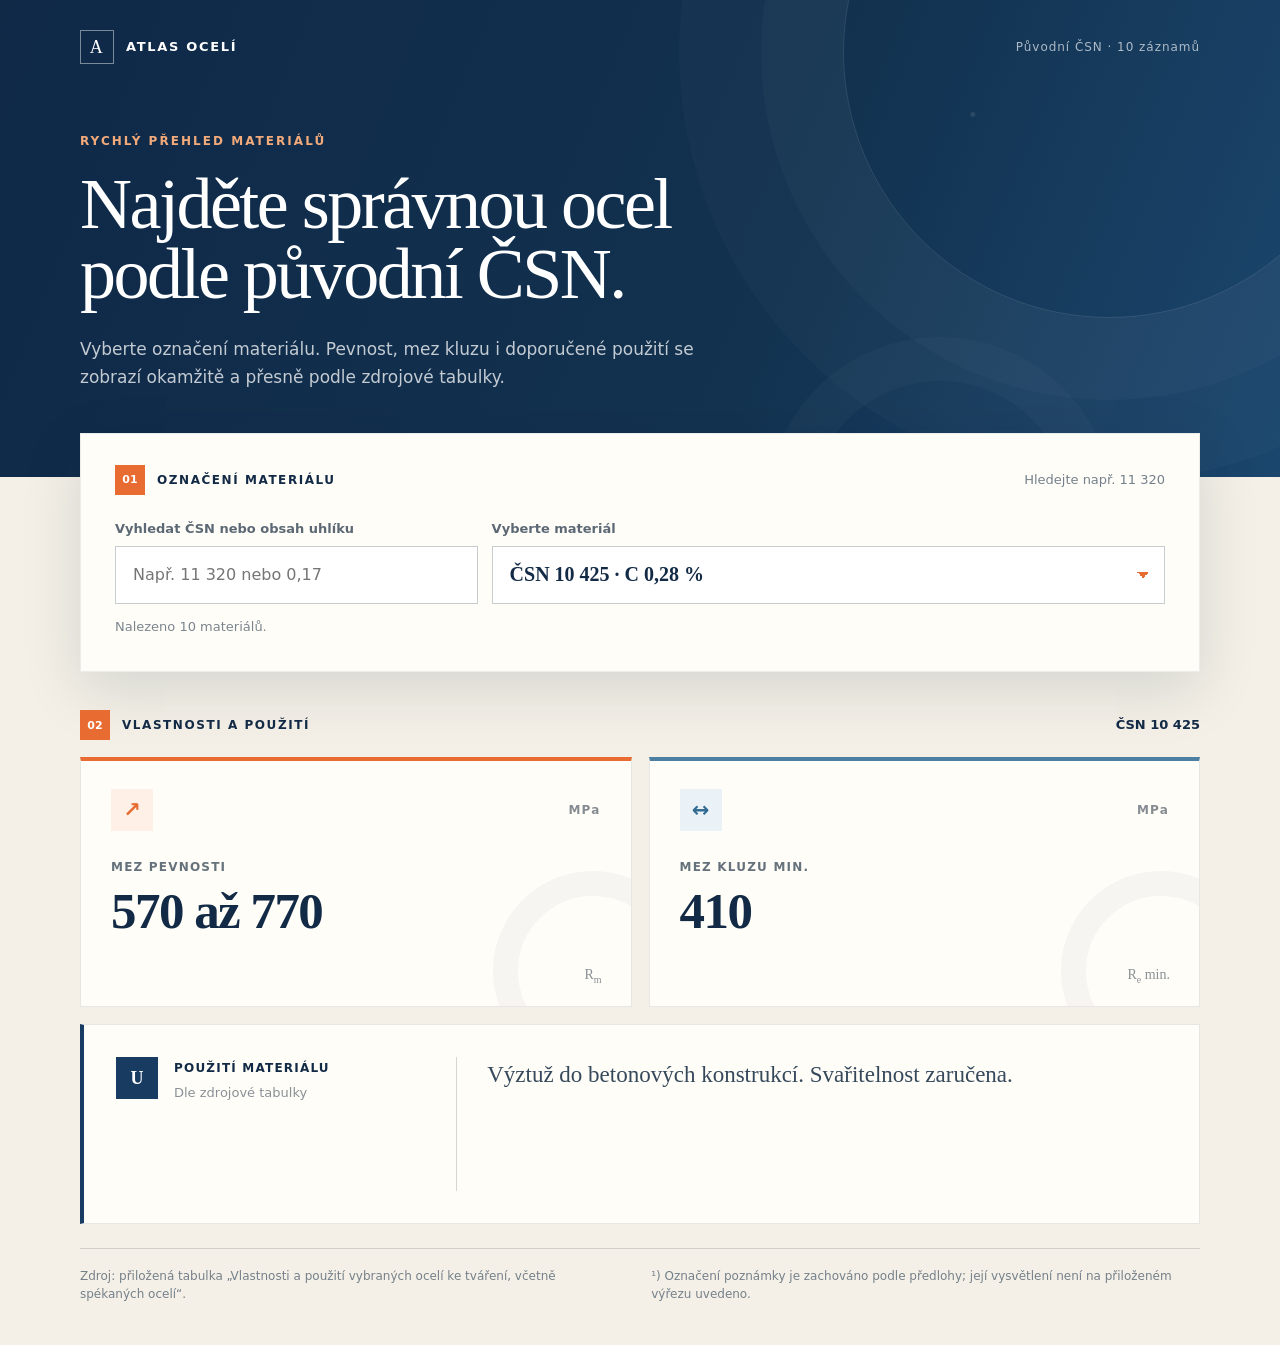
==== Atlas ocelí/index.html @ 1c8e5cec "Přidat aplikaci Atlas ocelí a QR kód" ====
<!doctype html>
<html lang="cs">
<head>
  <meta charset="utf-8">
  <meta name="viewport" content="width=device-width, initial-scale=1">
  <meta name="theme-color" content="#0f2947">
  <title>Atlas ocelí | Vyhledávač materiálů ČSN</title>
  <meta name="description" content="Přehled mezí pevnosti, mezí kluzu a použití vybraných ocelí podle původní ČSN.">
  <style>
    :root{--ink:#122a45;--navy:#0f2947;--navy2:#173b61;--cream:#f4f0e7;--paper:#fffdf8;--orange:#e86b32;--orange-soft:#fff0e7;--blue-soft:#eaf2f7;--line:#d7d6d0}
    *{box-sizing:border-box}html{scroll-behavior:smooth}body{margin:0;background:var(--cream);color:var(--ink);font:16px/1.55 Inter,ui-sans-serif,system-ui,-apple-system,BlinkMacSystemFont,"Segoe UI",sans-serif}button,input,select{font:inherit;color:inherit}.sr-only{position:absolute;width:1px;height:1px;padding:0;margin:-1px;overflow:hidden;clip:rect(0,0,0,0);white-space:nowrap;border:0}
    .hero{position:relative;min-height:430px;overflow:hidden;color:#fff;background:radial-gradient(circle at 76% 24%,rgba(255,255,255,.09) 0 2px,transparent 3px),linear-gradient(112deg,var(--navy) 0%,#123250 61%,#1b466d 100%)}
    .hero:before,.hero:after{content:"";position:absolute;border:1px solid rgba(255,255,255,.12);border-radius:50%;pointer-events:none}.hero:before{width:530px;height:530px;right:-95px;top:-214px;box-shadow:0 0 0 82px rgba(255,255,255,.025),0 0 0 164px rgba(255,255,255,.02)}.hero:after{width:260px;height:260px;right:13%;bottom:-208px;border-width:44px;border-color:rgba(255,255,255,.025)}
    .topbar,.hero-copy,.workspace{width:min(1120px,calc(100% - 48px));margin-inline:auto}.topbar{position:relative;z-index:1;display:flex;align-items:center;justify-content:space-between;padding-top:30px}.brand{display:inline-flex;align-items:center;gap:12px;color:#fff;text-decoration:none;font-size:13px;font-weight:800;letter-spacing:.13em}.brand-mark{display:grid;place-items:center;width:34px;height:34px;border:1px solid rgba(255,255,255,.45);font:18px Georgia,serif}.edition{font-size:12px;letter-spacing:.08em;color:rgba(255,255,255,.65)}
    .hero-copy{position:relative;z-index:1;padding:68px 0 86px}.eyebrow{margin:0 0 18px;color:#f2aa7a;font-size:12px;font-weight:800;letter-spacing:.17em;text-transform:uppercase}h1{max-width:790px;margin:0;font:500 clamp(43px,6.2vw,72px)/.98 Georgia,"Times New Roman",serif;letter-spacing:-.035em}.intro{max-width:630px;margin:25px 0 0;color:rgba(255,255,255,.75);font-size:17px;line-height:1.65}
    .workspace{position:relative;z-index:3;margin-top:-44px;padding-bottom:42px}.selector-card{padding:31px 34px 34px;background:var(--paper);border:1px solid rgba(18,42,69,.08);box-shadow:0 18px 56px rgba(9,32,55,.13)}.section-head{display:flex;align-items:center;justify-content:space-between;gap:24px}.section-head>div{display:flex;align-items:center;gap:12px}.section-head p{margin:0;font-size:12px;line-height:1;font-weight:850;letter-spacing:.13em}.step{display:grid;place-items:center;width:30px;height:30px;background:var(--orange);color:white;font-size:11px;font-weight:850}.hint,.result-code{color:#74808b;font-size:13px}
    .search-row{display:grid;grid-template-columns:minmax(220px,.7fr) minmax(300px,1.3fr);gap:14px;margin-top:24px}.field{display:flex;flex-direction:column;gap:7px}.field label{font-size:13px;font-weight:750;color:#5c6975}.field input,.field select{width:100%;height:58px;padding:0 17px;background:#fff;border:1px solid #c7ccd0;border-radius:0;outline:0}.field input:focus,.field select:focus{border-color:var(--orange);box-shadow:0 0 0 3px rgba(232,107,50,.13)}.field select{appearance:none;background-image:linear-gradient(45deg,transparent 50%,var(--orange) 50%),linear-gradient(135deg,var(--orange) 50%,transparent 50%);background-position:calc(100% - 21px) 25px,calc(100% - 15px) 25px;background-size:6px 6px,6px 6px;background-repeat:no-repeat;font-family:Georgia,serif;font-size:20px;font-weight:700}.count{margin:13px 0 0;color:#7b858e;font-size:13px}
    .result-head{margin:38px 0 17px}.result-code{font-weight:700;color:var(--ink)}.property-grid{display:grid;grid-template-columns:repeat(2,minmax(0,1fr));gap:17px}.property,.usage{min-width:0;background:var(--paper);border:1px solid rgba(18,42,69,.1)}.property{position:relative;min-height:250px;padding:28px 30px;overflow:hidden}.property:after{content:"";position:absolute;width:150px;height:150px;right:-62px;bottom:-65px;border:25px solid rgba(18,42,69,.035);border-radius:50%}.strength{border-top:4px solid var(--orange)}.yield{border-top:4px solid #4c7fa2}.property-top{display:flex;justify-content:space-between;align-items:center}.icon{display:grid;place-items:center;width:42px;height:42px;font-size:21px;font-weight:800}.strength .icon{color:var(--orange);background:var(--orange-soft)}.yield .icon{color:#326b91;background:var(--blue-soft)}.unit{color:#858c91;font-size:12px;font-weight:750;letter-spacing:.1em}.label{margin:27px 0 8px;color:#65717b;font-size:12px;font-weight:800;letter-spacing:.1em;text-transform:uppercase}.value{margin:0;font:600 clamp(33px,5vw,51px)/1.05 Georgia,serif;letter-spacing:-.03em}.value.missing{max-width:330px;font-size:clamp(24px,3vw,36px)}.symbol{position:absolute;right:29px;bottom:21px;margin:0;color:#8a9196;font:14px Georgia,serif}.symbol sub{font-size:10px}
    .usage{grid-column:1/-1;display:grid;grid-template-columns:minmax(220px,.72fr) minmax(0,1.65fr);gap:30px;min-height:200px;padding:32px;border-left:4px solid var(--navy2)}.usage-head{display:flex;align-items:flex-start;gap:16px}.usage-icon{display:grid;place-items:center;width:42px;height:42px;flex:0 0 42px;color:#fff;background:var(--navy2);font:700 18px Georgia,serif}.usage-head .label{margin:2px 0 5px;color:var(--ink)}.usage-subtitle{margin:0;color:#8a9196;font-size:13px}.usage-text{margin:0;padding-left:30px;border-left:1px solid var(--line);color:#35495b;font:clamp(18px,2.1vw,23px)/1.56 Georgia,serif}
    footer{display:flex;justify-content:space-between;gap:30px;margin-top:24px;padding-top:18px;border-top:1px solid #d1d0ca;color:#75808a;font-size:12px;line-height:1.5}footer p{max-width:49%;margin:0}
    @media(max-width:700px){.topbar,.hero-copy,.workspace{width:min(100% - 28px,1120px)}.hero{min-height:415px}.edition{display:none}.hero-copy{padding:65px 0 82px}h1{font-size:clamp(40px,12vw,58px)}.selector-card{padding:23px 20px 25px}.hint{display:none}.search-row{grid-template-columns:1fr}.property-grid{grid-template-columns:1fr}.property{min-height:225px}.usage{grid-column:auto;grid-template-columns:1fr;gap:22px;padding:26px 24px}.usage-text{padding:22px 0 0;border-left:0;border-top:1px solid var(--line)}footer{flex-direction:column;gap:10px}footer p{max-width:none}}
    @media(prefers-reduced-motion:reduce){*{scroll-behavior:auto!important;transition:none!important}}
  </style>
</head>
<body>
  <main>
    <section class="hero" aria-labelledby="title">
      <div class="topbar"><a class="brand" href="#title"><span class="brand-mark" aria-hidden="true">A</span><span>ATLAS OCELÍ</span></a><span class="edition">Původní ČSN · 10 záznamů</span></div>
      <div class="hero-copy"><p class="eyebrow">Rychlý přehled materiálů</p><h1 id="title">Najděte správnou ocel<br>podle původní ČSN.</h1><p class="intro">Vyberte označení materiálu. Pevnost, mez kluzu i doporučené použití se zobrazí okamžitě a přesně podle zdrojové tabulky.</p></div>
    </section>
    <section class="workspace" aria-label="Vyhledávač materiálů">
      <div class="selector-card">
        <div class="section-head"><div><span class="step">01</span><p>OZNAČENÍ MATERIÁLU</p></div><span class="hint">Hledejte např. 11 320</span></div>
        <div class="search-row">
          <div class="field"><label for="search">Vyhledat ČSN nebo obsah uhlíku</label><input id="search" type="search" placeholder="Např. 11 320 nebo 0,17" autocomplete="off"></div>
          <div class="field"><label for="material">Vyberte materiál</label><select id="material" aria-describedby="count"></select></div>
        </div>
        <p class="count" id="count" aria-live="polite"></p>
      </div>
      <div class="section-head result-head"><div><span class="step">02</span><p>VLASTNOSTI A POUŽITÍ</p></div><span class="result-code" id="resultCode"></span></div>
      <div class="property-grid" aria-live="polite">
        <article class="property strength"><div class="property-top"><span class="icon" aria-hidden="true">↗</span><span class="unit">MPa</span></div><p class="label">Mez pevnosti</p><p class="value" id="rm"></p><p class="symbol">R<sub>m</sub></p></article>
        <article class="property yield"><div class="property-top"><span class="icon" aria-hidden="true">↔</span><span class="unit">MPa</span></div><p class="label">Mez kluzu min.</p><p class="value" id="re"></p><p class="symbol">R<sub>e</sub> min.</p></article>
        <article class="usage"><div class="usage-head"><span class="usage-icon" aria-hidden="true">U</span><div><p class="label">Použití materiálu</p><p class="usage-subtitle">Dle zdrojové tabulky</p></div></div><p class="usage-text" id="usage"></p></article>
      </div>
      <footer><p>Zdroj: přiložená tabulka „Vlastnosti a použití vybraných ocelí ke tváření, včetně spékaných ocelí“.</p><p>¹) Označení poznámky je zachováno podle předlohy; její vysvětlení není na přiloženém výřezu uvedeno.</p></footer>
    </section>
  </main>
  <script>
    'use strict';
    const materials=[
      {csn:'10 000',carbon:null,rm:'max. 490',re:null,use:'Součásti nedimenzované výpočtem, bez nosných svarů. Svařitelnost dobrá. Tenkostěnné ohýbané profily.'},
      {csn:'10 425',carbon:'0,28',rm:'570 až 770',re:'410',use:'Výztuž do betonových konstrukcí. Svařitelnost zaručena.'},
      {csn:'10 505',carbon:'max. 0,22',rm:'550',re:'500',use:'Výztuž do betonových konstrukcí.'},
      {csn:'11 110',carbon:'0,07 až 0,16',rm:'373 až 785 ¹)',re:'216 až 412 ¹)',use:'Velmi dobrá obrobitelnost (automatová ocel), nevhodná pro svařování. Součásti vyráběné na automatech.'},
      {csn:'11 120',carbon:'0,15 až 0,25',rm:'451 až 598',re:'245 až 265',use:'Šrouby a matice. Velmi dobrá obrobitelnost.'},
      {csn:'11 140',carbon:'0,35 až 0,45',rm:'570 až 980 ¹)',re:'295 až 590 ¹)',use:'Velmi dobrá obrobitelnost (automatová ocel). Součásti namáhané staticky (spojky, pouzdra, čepy, kolíky apod.).'},
      {csn:'11 300',carbon:'0,09',rm:'265 až 392 ¹)',re:'157 až 177 ¹)',use:'Hlubokotažné plechy na části karoserií, pásy a pruhy na lisování součástí jízdních kol, nádrží na benzín, radiátory. Nevhodná k pokovování a smaltování. ŽM: 640 až 680 °C.'},
      {csn:'11 320',carbon:'0,11',rm:'270 až 490 ¹)',re:'180 až 310 ¹)',use:'K mírnému nebo hlubokému tažení, k objemovému tváření. Svařitelnost zaručená. Trubky svařované z pásů pro olejové chladiče transformátorů, potrubí, nábytek, jízdní kola, motocykly, vtokové potrubí vodních turbín, závitové trubky pro plynovody, vodovody, ústřední topení aj.'},
      {csn:'11 343',carbon:'0,17',rm:'310 až 440',re:'155 až 205',use:'Svařované staticky a mírně dynamicky namáhané součásti. Svařitelnost dobrá. Tvářitelná za tepla. Obrobitelnost 16b až 15b. NŽ: 900 až 930 °C, TT: 1 150 až 850 °C.'},
      {csn:'11 353',carbon:'0,18',rm:'343 až 441',re:'216 až 245 ¹)',use:'Na bezešvé trubky. Svařitelnost zaručená do tloušťky stěny 25 mm. Na nosné trubkové konstrukce, pro vedení oleje, nafty, vody, páry, vzduchu, plynu a na spojovací součásti potrubí. NŽ: 900 až 930 °C.'}
    ];
    const search=document.getElementById('search');
    const select=document.getElementById('material');
    const count=document.getElementById('count');
    const normalized=value=>value.toLocaleLowerCase('cs-CZ').replaceAll(' ','');
    function matches(material,query){return normalized(material.csn+' '+(material.carbon||'')).includes(normalized(query));}
    function render(material){document.getElementById('resultCode').textContent='ČSN '+material.csn;document.getElementById('rm').textContent=material.rm;const re=document.getElementById('re');re.textContent=material.re||'V tabulce neuvedeno';re.classList.toggle('missing',!material.re);document.getElementById('usage').textContent=material.use;}
    function fill(){const previous=select.value;const filtered=materials.filter(material=>matches(material,search.value));select.replaceChildren(...filtered.map(material=>{const option=document.createElement('option');option.value=material.csn;option.textContent='ČSN '+material.csn+' · '+(material.carbon?'C '+material.carbon+' %':'obsah C neuveden');return option;}));if(filtered.some(material=>material.csn===previous))select.value=previous;const chosen=materials.find(material=>material.csn===select.value)||filtered[0];count.textContent=filtered.length===1?'Nalezen 1 materiál.':'Nalezeno '+filtered.length+' materiálů.';if(chosen)render(chosen);else{count.textContent='Žádný materiál neodpovídá hledání.';}
    }
    search.addEventListener('input',fill);select.addEventListener('change',()=>render(materials.find(material=>material.csn===select.value)));fill();select.value='10 425';render(materials[1]);
  </script>
</body>
</html>
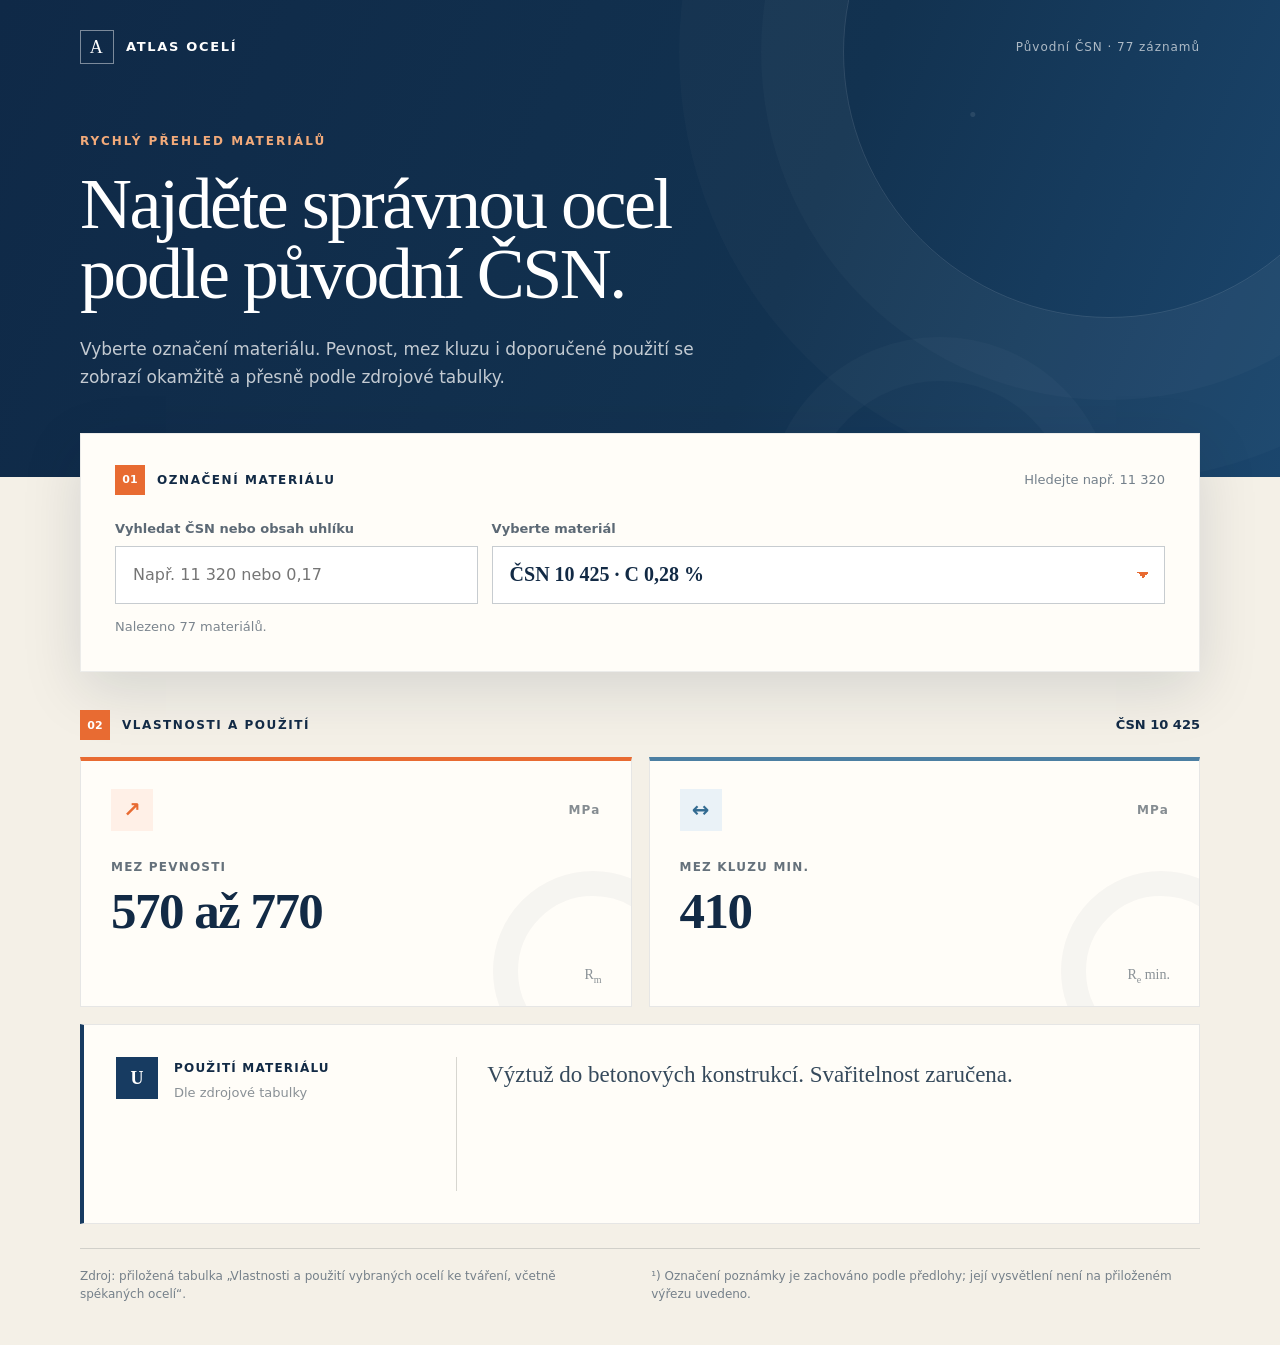
==== commit 8cd1ad3e: "Synchronizovat Atlas ocelí s nejnovější verzí se 77 materiály" ====
--- a/Atlas ocelí/index.html
+++ b/Atlas ocelí/index.html
@@ -25,7 +25,7 @@
 <body>
   <main>
     <section class="hero" aria-labelledby="title">
-      <div class="topbar"><a class="brand" href="#title"><span class="brand-mark" aria-hidden="true">A</span><span>ATLAS OCELÍ</span></a><span class="edition">Původní ČSN · 10 záznamů</span></div>
+      <div class="topbar"><a class="brand" href="#title"><span class="brand-mark" aria-hidden="true">A</span><span>ATLAS OCELÍ</span></a><span class="edition">Původní ČSN · 77 záznamů</span></div>
       <div class="hero-copy"><p class="eyebrow">Rychlý přehled materiálů</p><h1 id="title">Najděte správnou ocel<br>podle původní ČSN.</h1><p class="intro">Vyberte označení materiálu. Pevnost, mez kluzu i doporučené použití se zobrazí okamžitě a přesně podle zdrojové tabulky.</p></div>
     </section>
     <section class="workspace" aria-label="Vyhledávač materiálů">
@@ -49,17 +49,546 @@
   <script>
     'use strict';
     const materials=[
-      {csn:'10 000',carbon:null,rm:'max. 490',re:null,use:'Součásti nedimenzované výpočtem, bez nosných svarů. Svařitelnost dobrá. Tenkostěnné ohýbané profily.'},
-      {csn:'10 425',carbon:'0,28',rm:'570 až 770',re:'410',use:'Výztuž do betonových konstrukcí. Svařitelnost zaručena.'},
-      {csn:'10 505',carbon:'max. 0,22',rm:'550',re:'500',use:'Výztuž do betonových konstrukcí.'},
-      {csn:'11 110',carbon:'0,07 až 0,16',rm:'373 až 785 ¹)',re:'216 až 412 ¹)',use:'Velmi dobrá obrobitelnost (automatová ocel), nevhodná pro svařování. Součásti vyráběné na automatech.'},
-      {csn:'11 120',carbon:'0,15 až 0,25',rm:'451 až 598',re:'245 až 265',use:'Šrouby a matice. Velmi dobrá obrobitelnost.'},
-      {csn:'11 140',carbon:'0,35 až 0,45',rm:'570 až 980 ¹)',re:'295 až 590 ¹)',use:'Velmi dobrá obrobitelnost (automatová ocel). Součásti namáhané staticky (spojky, pouzdra, čepy, kolíky apod.).'},
-      {csn:'11 300',carbon:'0,09',rm:'265 až 392 ¹)',re:'157 až 177 ¹)',use:'Hlubokotažné plechy na části karoserií, pásy a pruhy na lisování součástí jízdních kol, nádrží na benzín, radiátory. Nevhodná k pokovování a smaltování. ŽM: 640 až 680 °C.'},
-      {csn:'11 320',carbon:'0,11',rm:'270 až 490 ¹)',re:'180 až 310 ¹)',use:'K mírnému nebo hlubokému tažení, k objemovému tváření. Svařitelnost zaručená. Trubky svařované z pásů pro olejové chladiče transformátorů, potrubí, nábytek, jízdní kola, motocykly, vtokové potrubí vodních turbín, závitové trubky pro plynovody, vodovody, ústřední topení aj.'},
-      {csn:'11 343',carbon:'0,17',rm:'310 až 440',re:'155 až 205',use:'Svařované staticky a mírně dynamicky namáhané součásti. Svařitelnost dobrá. Tvářitelná za tepla. Obrobitelnost 16b až 15b. NŽ: 900 až 930 °C, TT: 1 150 až 850 °C.'},
-      {csn:'11 353',carbon:'0,18',rm:'343 až 441',re:'216 až 245 ¹)',use:'Na bezešvé trubky. Svařitelnost zaručená do tloušťky stěny 25 mm. Na nosné trubkové konstrukce, pro vedení oleje, nafty, vody, páry, vzduchu, plynu a na spojovací součásti potrubí. NŽ: 900 až 930 °C.'}
-    ];
+  {
+    csn: '10 000',
+    carbon: null,
+    rm: 'max. 490',
+    re: null,
+    use: 'Součásti nedimenzované výpočtem, bez nosných svarů. Svařitelnost dobrá. Tenkostěnné ohýbané profily.',
+  },
+  {
+    csn: '10 425',
+    carbon: '0,28',
+    rm: '570 až 770',
+    re: '410',
+    use: 'Výztuž do betonových konstrukcí. Svařitelnost zaručena.',
+  },
+  {
+    csn: '10 505',
+    carbon: 'max. 0,22',
+    rm: '550',
+    re: '500',
+    use: 'Výztuž do betonových konstrukcí.',
+  },
+  {
+    csn: '11 110',
+    carbon: '0,07 až 0,16',
+    rm: '373 až 785 ¹)',
+    re: '216 až 412 ¹)',
+    use: 'Velmi dobrá obrobitelnost (automatová ocel), nevhodná pro svařování. Součásti vyráběné na automatech.',
+  },
+  {
+    csn: '11 120',
+    carbon: '0,15 až 0,25',
+    rm: '451 až 598',
+    re: '245 až 265',
+    use: 'Šrouby a matice. Velmi dobrá obrobitelnost.',
+  },
+  {
+    csn: '11 140',
+    carbon: '0,35 až 0,45',
+    rm: '570 až 980 ¹)',
+    re: '295 až 590 ¹)',
+    use: 'Velmi dobrá obrobitelnost (automatová ocel). Součásti namáhané staticky (spojky, pouzdra, čepy, kolíky apod.).',
+  },
+  {
+    csn: '11 300',
+    carbon: '0,09',
+    rm: '265 až 392 ¹)',
+    re: '157 až 177 ¹)',
+    use: 'Hlubokotažné plechy na části karoserií, pásy a pruhy na lisování součástí jízdních kol, nádrží na benzín, radiátory. Nevhodná k pokovování a smaltování. ŽM: 640 až 680 °C.',
+  },
+  {
+    csn: '11 320',
+    carbon: '0,11',
+    rm: '270 až 490 ¹)',
+    re: '180 až 310 ¹)',
+    use: 'K mírnému nebo hlubokému tažení, k objemovému tváření. Svařitelnost zaručená. Trubky svařované z pásů pro olejové chladiče transformátorů, potrubí, nábytek, jízdní kola, motocykly, vtokové potrubí vodních turbín, závitové trubky pro plynovody, vodovody, ústřední topení aj.',
+  },
+  {
+    csn: '11 343',
+    carbon: '0,17',
+    rm: '310 až 440',
+    re: '155 až 205',
+    use: 'Svařované staticky a mírně dynamicky namáhané součásti. Svařitelnost dobrá. Tvářitelná za tepla. Obrobitelnost 16b až 15b. NŽ: 900 až 930 °C, TT: 1 150 až 850 °C.',
+  },
+  {
+    csn: '11 353',
+    carbon: '0,18',
+    rm: '343 až 441',
+    re: '216 až 245 ¹)',
+    use: 'Na bezešvé trubky. Svařitelnost zaručená do tloušťky stěny 25 mm. Na nosné trubkové konstrukce, pro vedení oleje, nafty, vody, páry, vzduchu, plynu a na spojovací součásti potrubí. NŽ: 900 až 930 °C.',
+  },
+  {
+    csn: '11 368',
+    carbon: 'max. 0,15',
+    rm: '350 až 440',
+    re: '196 až 225',
+    use: 'Pro vyšší teploty, žáropevná. Zvýšená odolnost proti stárnutí. Svařitelnost zaručená do tloušťky 50 mm. Na součásti kotlů a tlakových nádob. NŽ: 910 až 930 °C; ŽP: 600 až 650 °C (v peci); P: 600 až 680 °C (vzduch).',
+  },
+  {
+    csn: '11 373',
+    carbon: '0,22',
+    rm: '340 až 470',
+    re: '205 až 235',
+    use: 'Menší součásti namáhané staticky i mírně dynamicky. Vtoky vodních turbín, stavidla, méně namáhaná svařovaná potrubí, vysokotlaká dna. Odolnost proti korozi běžná. Tvářitelnost výborná. Vhodná ke svařování. Obrobitelnost dobrá. NŽ: 900 až 930 °C; ŽP: 600 až 650 °C; TT: 1 100 až 850 °C.',
+  },
+  {
+    csn: '11 378',
+    carbon: '0,16',
+    rm: '340 až 470',
+    re: '175 až 235',
+    use: 'Svařované mostní a jeřábové konstrukce, strojní součásti. Součásti tepelných energetických zařízení a tlakové nádoby s malým přetlakem do 300 °C. Tvářitelnost výborná, vhodná ke svařování. Obrobitelnost dobrá. NŽ: 900 až 930 °C; ŽP: 600 až 650 °C; P: 600 až 680 °C; TT: 1 150 až 800 °C.',
+  },
+  {
+    csn: '11 423',
+    carbon: '0,24',
+    rm: '412 až 651 ¹)',
+    re: '177 až 441 ¹)',
+    use: 'Na mírně namáhané hřídele, čepy, ozubená kola, zápustkové výkovky a výlisky, na součásti železničních vozidel. Svařitelnost zaručená. NŽ: 890 až 920 °C; ŽP: 600 až 650 °C; P: 600 až 680 °C (vzduch); TT: 1 100 až 850 °C.',
+  },
+  {
+    csn: '11 478',
+    carbon: '0,22',
+    rm: '460 až 550',
+    re: '238 až 285 ¹)',
+    use: 'Ocel pro vyšší teploty, žáropevná. Na svařované součásti kotlů a tlakových nádob, u nichž je nutná zvýšená odolnost proti stárnutí. NŽ: 880 až 900 °C; ŽP: 600 až 650 °C (vzduch); P: 600 až 680 °C (vzduch); TT: 1 100 až 850 °C.',
+  },
+  {
+    csn: '11 500',
+    carbon: '0,38',
+    rm: '441 až 647 ¹)',
+    re: '245 až 490 ¹)',
+    use: 'Na strojní součásti namáhané staticky i dynamicky: hřídele, ozubená kola, čepy, kolíky, příruby, podložky, pouzdra, základové desky, šrouby, matice, kladky, klikové hřídele a rychloběžné turbíny. Svařitelnost obtížná. NŽ: 850 až 880 °C; ŽM: 680 až 720 °C; K: 850 až 870 °C (voda, olej); P: 530 až 670 °C (vzduch).',
+  },
+  {
+    csn: '11 523',
+    carbon: '0,20',
+    rm: '441 až 667 ¹)',
+    re: '284 až 490 ¹)',
+    use: 'Na mostní a jiné svařované konstrukce, ohýbané profily, součásti strojů, automobilů, motocyklů, jízdních kol, tepelných zařízení a tlakových nádob. Svařitelnost zaručená. NŽ: 870 až 900 °C; P: 670 až 700 °C; ŽM: 680 až 710 °C; ŽP: 600 až 650 °C; TT: 1 150 až 800 °C.',
+  },
+  {
+    csn: '11 550',
+    carbon: '0,40',
+    rm: '539 až 686 ¹)',
+    re: '294 až 333 ¹)',
+    use: 'Na trubky pro vysokotlaká hydraulická zařízení, střešní konstrukce, podpěry v dolech, automobily, kolejová vozidla, nádrže, sudy. Svařitelnost obtížná. NŽ: 840 až 870 °C.',
+  },
+  {
+    csn: '11 600',
+    carbon: '0,50',
+    rm: '412 až 745 ¹)',
+    re: '284 až 588 ¹)',
+    use: 'Na strojní součásti vystavené velkému tlaku, výkovky hřídelů, ozubená kola, čepy, písty, klíny, pastorky, šneky, vřetena lisů apod. Svařitelnost obtížná. NŽ: 840 až 870 °C; P: 670 až 700 °C.',
+  },
+  {
+    csn: '11 700',
+    carbon: '0,65',
+    rm: '461 až 834 ¹)',
+    re: '324 až 637 ¹)',
+    use: 'Na strojní součásti s vyšší odolností proti namáhání a opotřebení (výkovky, výlisky, destičky Gallových řetězů, držáky soustružnických nožů). Svařitelnost obtížná. NŽ: 810 až 840 °C; P: 670 až 700 °C (vzduch).',
+  },
+  {
+    csn: '11 800',
+    carbon: '0,75',
+    rm: '570 až 1 080 ¹)',
+    re: '345 až 420 ¹)',
+    use: 'Na strojní součásti s větší tvrdostí a odolností proti opotřebení (koule pro mlecí mlýny, tvarové pružiny, destičky kloubových řetězů). NŽ: 810 až 840 °C.',
+  },
+  {
+    csn: '12 010',
+    carbon: '0,07 až 0,14',
+    rm: '290 až 840 ¹)',
+    re: '165 až 345 ¹)',
+    use: 'Konstrukční ocel k cementování. Na méně namáhané součásti (čepy, pouzdra, šrouby, vačkové hřídele, ozubená a řetězová kola, kalibry, upínací trny, frézy na dřevo). Svařitelnost zaručená. NŽ: 900 °C; ŽM: 680 °C; P: 850 až 880 °C; 1. K: 900 °C (voda, olej); 2. K: 780 °C (voda, olej).',
+  },
+  {
+    csn: '12 014',
+    carbon: '0,06',
+    rm: '270 až 420 ¹)',
+    re: '165 až 304 ¹)',
+    use: 'Ocel k objemovému tváření. Magneticky měkká ocel se zaručenými hodnotami magnetických vlastností, na části magnetických obvodů. Ž: 815 až 845 °C.',
+  },
+  {
+    csn: '12 020',
+    carbon: '0,13 až 0,20',
+    rm: '205 až 850 ¹)',
+    re: '205 až 390 ¹)',
+    use: 'Ocel k cementování. Na méně namáhané součásti (čepy, pouzdra, šrouby, vačkové hřídele, ozubená a řetězová kola, lisované součásti, kalibry, upínací trny, frézy na dřevo, velké výkovky, bezešvé trubky). Svařitelnost zaručená. NŽ: 900 °C; ŽM: 680 °C; C: 850 až 880 °C; K: 780 až 990 °C (voda, olej); TT: 1 150 až 750 °C.',
+  },
+  {
+    csn: '12 024',
+    carbon: '0,17 až 0,24',
+    rm: '350 až 550',
+    re: '235 až 350',
+    use: 'Součásti motorových vozidel určené k cementování (méně namáhaná ozubená kola, vačkové hřídele, vložky, řetězová kola, pouzdra, vodítka). Svařitelnost zaručená. Obrobitelnost dobrá. NŽ: 880 až 920 °C; ŽM: 650 až 720 °C; C: 860 až 930 °C; K: 780 až 810 °C (voda); P: 150 až 200 °C (vzduch); TT: 1 150 až 800 °C.',
+  },
+  {
+    csn: '12 040',
+    carbon: '0,32 až 0,40',
+    rm: '440 až 1 030 ¹)',
+    re: '225 až 550 ¹)',
+    use: 'Ocel k zušlechťování. Na části rozvodů, předlohové a klikové hřídele, ojnice, páky, rotory pro turbogenerátory, zušlechtěné šrouby, drát na lana, matice apod. Svařitelnost obtížná. NŽ: 840 až 870 °C; ŽM: 680 až 720 °C; K: 840 až 880 °C (voda, olej); P: 530 až 670 °C; TT: 1 150 až 750 °C.',
+  },
+  {
+    csn: '12 050',
+    carbon: '0,42 až 0,50',
+    rm: '460 až 1 060 ¹)',
+    re: '275 až 590 ¹)',
+    use: 'Ocel k zušlechťování, k povrchovému kalení, pro velké výkovky. Na hřídele turbokompresorů, čerpadel, těžních strojů, elektromotorů a dynam, na větší ozubená kola, šneky, automobilové klikové hřídele, ojnice, páky řízení, závěsy pružin, vřetena soustruhů, vrtací tyče, frézovací trny. Svařitelnost obtížná. NŽ: 840 °C; ŽM: 700 °C; K: 820 °C (voda, olej); P: 600 °C (vzduch); TT: 1 150 až 800 °C.',
+  },
+  {
+    csn: '12 051',
+    carbon: '0,47 až 0,55',
+    rm: '570 až 780 ¹)',
+    re: '284 až 645 ¹)',
+    use: 'Ocel k zušlechťování. Na hřídele, vřetena obráběcích strojů, brzdové páky, pístnice, patentovaný drát. NŽ: 820 až 850 °C; ŽM: 680 až 720 °C; K: 790 až 840 °C (voda, olej); P: 530 až 670 °C; TT: 1 150 až 750 °C.',
+  },
+  {
+    csn: '12 060',
+    carbon: '0,52 až 0,60',
+    rm: '470 až 1 570 ¹)',
+    re: '305 až 560 ¹)',
+    use: 'Ocel k zušlechťování. Na méně namáhané klikové a vačkové hřídele automobilů, hřídele turbokompresorů, ozubená kola, pístnice, vřetena, čepy, šrouby, pružiny k hospodářským strojům. NŽ: 860 °C; ŽM: 700 °C; K: 820 °C (olej); P: 600 °C (vzduch); TT: 1 150 až 750 °C.',
+  },
+  {
+    csn: '12 061',
+    carbon: '0,57 až 0,65',
+    rm: '570 až 1 130 ¹)',
+    re: '335 až 675 ¹)',
+    use: 'Ocel k zušlechťování. Na vřetena soustruhů, kalené šrouby a matice, plunžry lisů, táhla, spojky, výstředníkové hřídele drtičů a třídičů uhlí, pružiny. Svařitelnost obtížná. NŽ: 810 až 840 °C; ŽM: 680 až 720 °C; K: 790 až 840 °C (voda, olej); P: 530 až 670 °C; TT: 1 100 až 750 °C.',
+  },
+  {
+    csn: '12 071',
+    carbon: '0,60 až 0,70',
+    rm: '540 až 740 ¹)',
+    re: null,
+    use: 'Patentované dráty, pružiny, řetězy motocyklů. NŽ: 800 až 830 °C; ŽM: 650 až 700 °C; K: 800 až 830 °C (olej); P: dle požadovaných mechanických vlastností.',
+  },
+  {
+    csn: '12 090',
+    carbon: '0,80 až 0,90',
+    rm: '785 až 1 569 ¹)',
+    re: '0,6 až 0,75 Rₘ ¹)',
+    use: 'Ocel pružinová. Velmi dobrá kalitelnost. Na velmi namáhané a tenké pružiny, ploché a šroubovité, ventilové pružiny, dráty pro lana, psací pera. NŽ: 790 až 810 °C; ŽM: 680 až 720 °C; K: 780 až 810 °C (olej); P: 450 až 330 °C (vzduch).',
+  },
+  {
+    csn: '13 141',
+    carbon: '0,27 až 0,35',
+    rm: '650 až 800',
+    re: '450',
+    use: 'Manganová konstrukční ocel k zušlechťování. Na menší hřídele, různé strojní součásti (páky, táhla, ojnice, šrouby aj.), velké výkovky. Tavná svařitelnost obtížná, obrobitelnost dobrá. NŽ: 860 °C; ŽM: 700 °C; K: 840 °C (voda, olej); P: 600 °C (olej, vzduch).',
+  },
+  {
+    csn: '13 151',
+    carbon: '0,42 až 0,50',
+    rm: '635 až 735',
+    re: '390',
+    use: 'Křemíková ocel k zušlechťování. Na ozubená kola, šneky, věnce ozubených kol, velké výkovky. NŽ: 830 až 860 °C; ŽM: 680 až 720 °C; K: 820 až 840 °C (voda, olej); P: 540 až 680 °C (olej, vzduch); TT: 1 150 až 850 °C.',
+  },
+  {
+    csn: '13 180',
+    carbon: '0,70 až 0,80',
+    rm: '780 až 1 520 ¹)',
+    re: '490 až 1 320 ¹)',
+    use: 'Manganová ocel. Pružiny a pružné elementy s dobrou odolností proti otěru. Obrobitelnost zhoršená. NŽ: 800 až 840 °C; ŽM: 660 až 700 °C; K: 790 až 830 °C (olej); P: 380 až 550 °C (vzduch); TT: 1 050 až 800 °C.',
+  },
+  {
+    csn: '13 221',
+    carbon: '0,15 až 0,20',
+    rm: '590 až 740',
+    re: '430 až 440 ¹)',
+    use: 'Mn-Ni-V-N ocel pro ocelové konstrukce, na svařované tlakové nádoby pracující i za snížených teplot. Ocel velmi dobře tvárná za tepla a dobře za studena. Vrubová houževnatost zaručená do −40 °C. Svařitelnost zaručená podmíněná. NŽ: 920 až 940 °C; P: 550 až 580 °C.',
+  },
+  {
+    csn: '13 240',
+    carbon: '0,33 až 0,41',
+    rm: '690 až 930 ¹)',
+    re: '440 až 635 ¹)',
+    use: 'Mn-Si ocel. Středně namáhané strojní součásti, části silničních vozidel odolných proti opotřebení (hřídele, nápravy, čepy kol, ojnice, páky, třmeny, šroubová vřetena lisů, šrouby aj.). Tvářitelnost výborná. Obrobitelnost zhoršená. NŽ: 850 až 900 °C; ŽM: 640 až 720 °C; K: 820 až 890 °C (voda, olej); P: 530 až 680 °C (voda, olej, vzduch); TT: 1 150 až 800 °C.',
+  },
+  {
+    csn: '13 242',
+    carbon: '0,36 až 0,46',
+    rm: '883 až 1 275 ¹)',
+    re: '686 až 883 ¹)',
+    use: 'Mn-V ocel. Značně namáhané hřídele, nápravy, čepy k automobilům a traktorům, turbínové hřídele, rotory, pólové nástavce. Tvářitelnost výborná. Obrobitelnost horší. NŽ: 840 až 870 °C; ŽM: 640 až 670 °C; K: 840 až 870 °C (voda, olej); P: 570 až 650 °C (vzduch); TT: 1 100 až 800 °C.',
+  },
+  {
+    csn: '13 251',
+    carbon: '0,42 až 0,52',
+    rm: '780 až 1 030',
+    re: '440',
+    use: 'Křemíková nízkolegovaná ocel pružinová zušlechtěná kalením a popouštěním. Na šroubovité pružiny a pružnice silničních a kolejových vozidel a zemědělských strojů; kuželové pružiny k pružinovým bucharům. NŽ: 820 až 850 °C; ŽM: 680 až 720 °C; K: 820 až 850 °C (voda); P: 450 až 600 °C (voda, olej).',
+  },
+  {
+    csn: '13 270',
+    carbon: '0,58 až 0,68',
+    rm: '730',
+    re: null,
+    use: 'Křemíková ocel pružinová. Lamely spojek apod. NŽ: 850 až 880 °C; ŽM: 690 až 730 °C; K: 830 až 860 °C (olej); P: 450 až 550 °C.',
+  },
+  {
+    csn: '14 109',
+    carbon: '0,90 až 1,10',
+    rm: '610 až 725',
+    re: '440',
+    use: 'Chromová ocel na kuličky do 0,25 mm, válečky a kuželíky do 0,18 mm, kroužky valivých ložisek do tloušťky stěny 16 mm. Ocel dobře obrobitelná a tvárná za tepla. ŽM: 720 až 780 °C; K: 820 až 840 °C; P: 150 až 170 °C (olej).',
+  },
+  {
+    csn: '14 140',
+    carbon: '0,35 až 0,42',
+    rm: '785 až 1 177',
+    re: '539 až 785',
+    use: 'Chromová ocel na středně namáhané součásti leteckých motorů, motorových vozidel a motorů. Tvářitelnost výborná. Svařitelnost obtížná. Obrobitelnost zhoršená. NŽ: 860 až 890 °C; ŽM: 720 až 760 °C; K: 830 až 880 °C (olej, voda); P: 500 až 640 °C (voda, olej, vzduch); NQ: 800 až 860 °C; TT: 1 150 až 800 °C.',
+  },
+  {
+    csn: '14 209',
+    carbon: '0,90 až 1,10',
+    rm: '608 až 765 ¹)',
+    re: '(441)',
+    use: 'Cr-Mn ocel na valivá ložiska. Tvárnost za tepla a obrobitelnost dobrá. ŽN: 720 až 780 °C; K: 780 až 830 °C (voda, olej); P: 150 až 170 °C.',
+  },
+  {
+    csn: '14 220',
+    carbon: '0,14 až 0,19',
+    rm: 'min. 785',
+    re: '590',
+    use: 'Mn-Cr ocel na strojní součásti s velmi tvrdou cementovanou vrstvou a velkou pevností v jádře po kalení (menší hřídele, ozubená kola, šneky, vačkové hřídele, vřetena obráběcích strojů, pístní čepy, pera, zubové spojky, trny, upínací nářadí apod.). Ocel vhodná k cementování, kyanování a objemovému tváření; dobře tvárná za tepla a po žíhání i za studena, dobře obrobitelná, dobrá svařitelnost. NŽ: 880 až 920 °C; ŽM: 680 až 720 °C; C: 840 až 870 °C; K: 850 až 880 °C (olej, voda); P: 160 °C/1 h.',
+  },
+  {
+    csn: '14 221',
+    carbon: '0,17 až 0,22',
+    rm: '637 až 981 ¹)',
+    re: '686',
+    use: 'Mn-Cr ocel vhodná k cementování a kyanování. Na velké strojní součásti k zušlechtění do průměru 40 mm, s vysokou pevností v jádře, určené k cementování. Tvárnost za tepla a obrobitelnost dobrá. NŽ: 880 až 920 °C; ŽM: 680 až 720 °C; K: 850 až 880 °C (voda, olej); P: dle požadované pevnosti; TT: 1 250 až 880 °C.',
+  },
+  {
+    csn: '14 240',
+    carbon: '0,32 až 0,40',
+    rm: '690 až 880 ¹)',
+    re: '470 až 530 ¹)',
+    use: 'Mn-Cr ocel k zušlechťování, pro velké výkovky. Na klikové hřídele, ojnice, čepy, nápravy vozidel, hřídele řetězových kol apod. Tvárnost a obrobitelnost dobrá. Svařitelnost obtížná. NŽ: 830 až 870 °C; ŽM: 680 až 720 °C; K: 830 až 870 °C (voda, olej); P: 560 až 680 °C.',
+  },
+  {
+    csn: '14 260',
+    carbon: '0,50 až 0,60',
+    rm: '1 370 až 1 670',
+    re: '880 až 1 175',
+    use: 'Si-Cr ocel na více namáhané pružiny pro automobily, železniční vozy, ventilové pružiny (do 300 °C), skluzy, pracovní části stavebních a zemědělských strojů. Nesvařitelná. Tvářitelnost zhoršená. Obrobitelnost zhoršená. NŽ: 850 až 890 °C; ŽM: 710 až 750 °C; K: 840 až 880 °C (olej); P: 380 až 580 °C (vzduch); TT: 1 100 až 840 °C.',
+  },
+  {
+    csn: '14 331',
+    carbon: '0,28 až 0,35',
+    rm: '980 až 1 270',
+    re: '540 až 835',
+    use: 'Mn-Si-Cr ocel na strojní součásti jako čepy, hřídele, spojky, šrouby, matice, svařované a nýtované konstrukce. Vysoce namáhané díly letadel a motorových vozidel menších rozměrů. Tvářitelnost výborná. Svařitelnost zaručená podmíněná. Obrobitelnost zhoršená. ŽM: 720 až 730 °C; K: 870 až 900 °C (olej); P: 480 až 560 °C (olej, voda).',
+  },
+  {
+    csn: '14 340',
+    carbon: '0,28 až 0,38',
+    rm: '785 až 932',
+    re: '588',
+    use: 'Cr-Al ocel vhodná k nitridování. Na součásti automobilů a letadlových motorů, u nichž se žádá vysoká povrchová tvrdost. Tvárnost za tepla a obrobitelnost dobrá. NŽ: 880 až 920 °C; ŽM: 700 až 740 °C; K: 850 až 880 °C (voda); P: 560 až 680 °C (voda).',
+  },
+  {
+    csn: '15 121',
+    carbon: '0,10 až 0,18',
+    rm: '440 až 590',
+    re: '295',
+    use: 'Cr-Mo ocel na kotle, tlakové nádoby, bezešvé trubky, výkovky do 560 °C. Dobrá obrobitelnost, tvárnost za tepla i za studena.',
+  },
+  {
+    csn: '15 130',
+    carbon: '0,22 až 0,29',
+    rm: '640 až 830',
+    re: '410 až 540',
+    use: 'Cr-Mo ocel na středně i více namáhané součásti s požadovanou vyšší pevností a vysokou houževnatostí. Součásti motorových vozidel a spojovacích součástí i pro zvýšené teploty. Svařitelnost zaručená podmíněná. Obrobitelnost dobrá. NŽ: 870 až 900 °C; ŽM: 700 až 740 °C; ŽP: 500 až 550 °C; K: 830 až 880 °C (olej, voda); P: 530 až 690 °C (vzduch); TT: 1 150 až 800 °C.',
+  },
+  {
+    csn: '15 142',
+    carbon: '0,38 až 0,45',
+    rm: '686 až 1 177 ¹)',
+    re: '490 až 765 ¹)',
+    use: 'Cr-Mo ocel k zušlechťování, k povrchovému kalení, pro velké výkovky. Pro velmi namáhané součásti strojů a silničních vozidel. Tvářitelnost za tepla a obrobitelnost po ŽM dobrá. NŽ: 870 až 890 °C; ŽM: 700 až 740 °C; K: 840 až 880 °C (olej); P: 540 až 680 °C (vzduch).',
+  },
+  {
+    csn: '15 230',
+    carbon: '0,24 až 0,34',
+    rm: '980 až 1 180',
+    re: '835',
+    use: 'Cr-V ocel na bezešvé trubky, velmi namáhané svařované konstrukce, součásti strojů a letadel (např. klikové hřídele, hlavy vrtulí, ojnice, ojniční šrouby a matice, hnací nápravy motorových vozidel, páky řízení, vahadla ventilů). Dobrá svařitelnost i obrobitelnost, vhodná k zušlechťování, nitridování a povrchovému kalení. NŽ: 860 až 900 °C; ŽM: 700 až 740 °C; K: 830 až 890 °C (voda, olej); P: 550 až 660 °C (voda); N: 490 až 500 °C.',
+  },
+  {
+    csn: '15 231',
+    carbon: '0,24 až 0,30',
+    rm: '690 až 1 080',
+    re: '440 až 785',
+    use: 'Mn-Cr-V ocel na namáhané strojní součásti silničních motorových vozidel s vysokou pevností, středně namáhané součásti průměrů nad 50 mm. Tvářitelnost výborná. Svařitelnost zaručená podmíněná. Obrobitelnost zhoršená. NŽ: 860 až 900 °C; ŽM: 680 až 720 °C; K: 850 až 890 °C (voda, olej); P: 520 až 630 °C (voda); TT: 1 150 až 800 °C.',
+  },
+  {
+    csn: '15 241',
+    carbon: '0,35 až 0,43',
+    rm: '735 až 1 177 ¹)',
+    re: '539 až 1 373 ¹)',
+    use: 'Cr-V ocel k zušlechťování, k povrchovému kalení. Na strojní součásti, kde se vyžaduje velká pevnost a dostatečná tažnost (ozubená kola, hřídele, talířová kola apod.). Tvářitelnost za tepla a obrobitelnost po ŽM dobrá. NŽ: 880 až 920 °C; ŽM: 720 až 760 °C; K: 860 až 900 °C (olej); P: 500 až 600 °C (voda).',
+  },
+  {
+    csn: '15 260',
+    carbon: '0,47 až 0,55',
+    rm: '785 až 930',
+    re: '635',
+    use: 'Mn-Cr-V ocel na velmi namáhané součásti silničních motorových vozidel (čepy, pružiny, hřídele, vřetena, poloosy, pístnice). Tvářitelnost výborná. Svařitelnost obtížná. Obrobitelnost zhoršená. NŽ: 850 až 890 °C; ŽM: 680 až 720 °C; K: 820 až 860 °C (olej); P: 550 až 690 °C (voda, olej); TT: 1 150 až 800 °C.',
+  },
+  {
+    csn: '15 330',
+    carbon: '0,24 až 0,34',
+    rm: '834 až 1 177',
+    re: '637 až 834',
+    use: 'Cr-Mo-V ocel pro nitridované součásti strojů, např. zalomené hřídele leteckých motorů, vačkové hřídele, čepy, písty, vodítka, ventilová sedla, spojovací součásti energetických zařízení, nitridovaná ozubená kola. Tvářitelnost výborná. Svařitelnost obtížná. Obrobitelnost obtížnější. NŽ: 800 až 880 °C; ŽM: 700 až 740 °C; K: 830 až 890 °C (voda, olej); P: 550 až 650 °C (voda, olej); N: 490 až 520 °C; TT: 1 150 až 800 °C.',
+  },
+  {
+    csn: '15 340',
+    carbon: '0,35 až 0,42',
+    rm: '981 až 1 128',
+    re: '785',
+    use: 'Cr-Al-Mo ocel pro nitridované součásti strojů, u nichž se požaduje vysoká povrchová tvrdost. Nevhodná pro ozubená kola. Tvářitelnost výborná. Obrobitelnost zhoršená. NŽ: 880 až 920 °C; ŽM: 700 až 740 °C; N: 500 °C; K: 920 až 950 °C (voda, olej); P: 600 až 680 °C (voda, olej); TT: 1 100 až 800 °C.',
+  },
+  {
+    csn: '15 342',
+    carbon: '0,32 až 0,40',
+    rm: '834 až 1 079',
+    re: '686 až 785',
+    use: 'Cr-Mo úsporně legovaná ocel vyšší pevnosti, pro vyšší teploty, žáropevná. Na části turbín a rotačních kompresorů. Svařitelnost obtížná. NŽ: 860 až 890 °C; ŽM: 660 až 700 °C; K: 850 až 890 °C (voda, olej); P: 580 až 660 °C (vzduch).',
+  },
+  {
+    csn: '15 423',
+    carbon: '0,17 až 0,23',
+    rm: '736 až 880',
+    re: '540 až 590',
+    use: 'Cr-Mo-V nízkolegovaná žáropevná ocel odolávající vodíkové korozi do 540 °C, v nitridačním prostředí do 350 °C. Na součásti tlakových zařízení v chemickém průmyslu. Svařitelnost zaručená podmíněná. NŽ: 1 050 až 1 100 °C; ŽM: 680 až 730 °C; K: 1 000 až 1 050 °C (olej); P: 660 až 730 °C (vzduch).',
+  },
+  {
+    csn: '16 220',
+    carbon: '0,14 až 0,19',
+    rm: 'min. 883',
+    re: '588',
+    use: 'Ni-Cr ocel k cementování. Na velmi namáhané strojní součásti s tvrdým povrchem a vyšší pevností a houževnatostí v jádře (ozubená kola převodovek, talířová kola, drážkové hřídele, kardanové kříže, kola diferenciálů, zvlášť namáhané čepy a hřídele). Tvářnost za tepla a obrobitelnost dobrá. NŽ: 880 až 920 °C; ŽM: 680 až 710 °C.',
+  },
+  {
+    csn: '16 231',
+    carbon: '0,19 až 0,24',
+    rm: '981',
+    re: '735',
+    use: 'Ni-Cr ocel na velmi namáhané součásti s cementovaným povrchem a s vysokou pevností a dobrou houževnatostí v jádře (ozubená kola velkých modulů, kladky, talířová kola, kardanové hřídele, hřídele hnacích kol). Odolnost proti korozi běžná. Tvářitelnost výborná. Obrobitelnost dobrá. NŽ: 880 až 920 °C; ŽM: 680 až 720 °C; C: 860 až 930 °C; K: 790 až 830 °C (olej); P: 120 až 200 °C (vzduch); TT: 1 100 až 800 °C.',
+  },
+  {
+    csn: '16 341',
+    carbon: '0,35 až 0,43',
+    rm: '880 až 1 280 ¹)',
+    re: '685 až 1 422 ¹)',
+    use: 'Ni-Cr-Mo ocel na strojní součásti vyžadující vysokou pevnost, dobrou houževnatost a zvýšenou odolnost proti křehkému porušení (ozubená kola, hřebenové válce, čepy, výstředníky, drážkové hřídele). Odolnost proti korozi běžná. Tvářitelnost výborná. Obrobitelnost zhoršená. NŽ: 850 až 880 °C; ŽM: 680 až 720 °C; K: 810 až 850 °C (olej, vzduch); P: 260 až 400 °C (olej, vzduch); TT: 1 100 až 850 °C.',
+  },
+  {
+    csn: '16 343',
+    carbon: '0,32 až 0,40',
+    rm: '735 až 1 175 ¹)',
+    re: '590 až 880 ¹)',
+    use: 'Cr-Ni-Mo ocel pro vyšší teploty, žáropevná. Na kompresorová a turbínová kola, kloubové hřídele, unášeče trakčních motorů. Svařitelnost obtížná. NŽ: 850 až 880 °C; ŽM: 660 až 720 °C; K: 850 až 880 °C (voda, olej); P: 560 až 680 °C (vzduch).',
+  },
+  {
+    csn: '16 440',
+    carbon: '0,30 až 0,40',
+    rm: '735 až 1 079 ¹)',
+    re: '588 až 785 ¹)',
+    use: 'Ni-Cr ocel k zušlechťování. Na velmi namáhané součásti (klikové hřídele, hřídele pro velké výkovky). Tvárnost za tepla a obrobitelnost dobrá. NŽ: 850 až 880 °C; ŽM: 700 až 750 °C; K: 810 až 850 °C (olej); P: 470 až 550 °C (voda).',
+  },
+  {
+    csn: '16 532',
+    carbon: '0,27 až 0,34',
+    rm: 'min. 1 570',
+    re: 'asi 1 370',
+    use: 'Ni-Mn-Si-Cr ocel k zušlechťování. Na vysoce namáhané strojní součásti (podvozky letadel, závěsy křídel, pístnice, šrouby apod.). Obrobitelnost ve stavu ŽM dobrá, tvárnost za tepla dobrá. NŽ: 900 °C; ŽM: 730 °C; K: 890 až 900 °C (olej); P: 200 až 300 °C (vzduch).',
+  },
+  {
+    csn: '17 024',
+    carbon: '0,36 až 0,45',
+    rm: '750 až 900',
+    re: '490',
+    use: 'Chromová ocel odolná proti korozi. Na korozivzdorné součásti odolávající otěru, zředěné kyselině dusičné a některým slabým organickým kyselinám (nože, měřidla, chirurgické nástroje). Obrobitelnost a tvárnost za tepla dobrá. Ž: 800 až 840 °C; K: 1 000 až 1 050 °C (olej); P: 150 až 200 °C (voda, vzduch).',
+  },
+  {
+    csn: '17 029',
+    carbon: '0,40 až 0,50',
+    rm: 'max. 780',
+    re: null,
+    use: 'Chromová ocel korozivzdorná. Nevhodná pro svařování. Na strojní, kuchyňské a kapesní nože, nůžky, chirurgické nástroje, měřidla, pánve, břity vah apod. Tvárnost za tepla a obrobitelnost dobrá, kalitelná. ŽM: 800 až 840 °C; K: 1 000 až 1 050 °C (olej); P: 150 až 200 °C.',
+  },
+  {
+    csn: '17 042',
+    carbon: '0,90 až 1,05',
+    rm: 'max. 880',
+    re: null,
+    use: 'Chromová ocel odolná proti korozi. Na součásti chemických a potravinářských strojů s velkou tvrdostí (např. nože, ložiskové kroužky a kuličky, vložky a ventily), pracující v korozivním prostředí za současného opotřebení; na chirurgické nástroje, měřidla, kalibry. Svařitelnost obtížná, obrobitelnost dobrá. Ž: 740 až 760 °C; K: 980 až 1 020 °C (olej); P: 150 až 200 °C (voda, vzduch).',
+  },
+  {
+    csn: '17 251',
+    carbon: '0,20',
+    rm: 'min. 520',
+    re: '280',
+    use: 'Chromniklová ocel žáruvzdorná v oxidačním prostředí do 1 000 °C. Nesnáší nauhličující sirné prostředí. Na zařízení pro průmysl keramický, sklářský, pro kalírny, žíhárny, tepelnou techniku apod. Svařitelnost zaručená. NŽ rozpouštěcí: 1 100 °C.',
+  },
+  {
+    csn: '17 322',
+    carbon: '0,40 až 0,50',
+    rm: '730',
+    re: '315',
+    use: 'Cr-Ni-W-Mo ocel na velmi namáhané ventily spalovacích motorů. Odolná proti žáru do 800 °C (3 až 5 h). Tvářitelnost špatná. Obrobitelnost zhoršená. Stabilizační žíhání: 850 až 880 °C (3 až 5 h); TT: 1 100 až 900 °C.',
+  },
+  {
+    csn: '17 341',
+    carbon: '0,04 až 0,1',
+    rm: '500 až 750',
+    re: 'Rₚ₀,₂ = 205',
+    use: 'Cr-Ni-Mo ocel na součásti energetických zařízení do 650 °C. Neodolává mezikrystalické ani vanadové korozi. Svařitelnost dobrá. Rozpouštěcí žíhání: 1 050 až 1 080 °C; TT: 1 150 až 850 °C.',
+  },
+  {
+    csn: '17 346',
+    carbon: '0,07',
+    rm: '490 až 686',
+    re: 'min. 206',
+    use: 'Cr-Ni-Mo ocel korozivzdorná, vhodná pro neoxidační prostředí obsahující silné organické nebo anorganické kyseliny, při nižších koncentracích až do středních teplot. NŽ rozpouštěcí: 1 020 až 1 080 °C; TT: 1 150 až 850 °C.',
+  },
+  {
+    csn: '17 460',
+    carbon: '0,12',
+    rm: '637 až 785',
+    re: '275 až 294',
+    use: 'Mn-Cr-Ni-N ocel korozivzdorná, nemagnetická. Na nádoby, přístroje, příbory, zařízení pro potravinářský průmysl a pro fyzikální přístroje. Svařitelnost zaručená. Tvárnost dobrá, obrobitelnost ztížená, leštitelnost velmi dobrá. NŽ rozpouštěcí: 1 030 až 1 050 °C.',
+  },
+  {
+    csn: '18 282',
+    carbon: null,
+    rm: '80 až 250',
+    re: null,
+    use: 'Spékaná ocel na méně namáhané součásti s dobrými kluznými vlastnostmi (součásti kancelářských strojů, šicích strojů, páčky, západky, ozubená kolečka, segmenty). Odolnost proti korozi běžná. Vhodná pro cementaci i nitrocementaci. Obrobitelnost horší. P: do 200 °C.',
+  },
+  {
+    csn: '18 286',
+    carbon: null,
+    rm: '150 až 400',
+    re: null,
+    use: 'Spékaná ocel na drobné více namáhané součásti s dobrými kluznými vlastnostmi (třecí kroužky, vodítka, posouvače, kladky, podložky, skluzy). Špatně kalitelná. Obrobitelnost horší.',
+  },
+  {
+    csn: '18 303',
+    carbon: null,
+    rm: '300 až 400',
+    re: null,
+    use: 'Spékaná ocel na výlisky strojních součástek s pevností 300 až 550 MPa, součásti s dobrou otěruvzdorností. Nevhodná ke kalení.',
+  },
+];
     const search=document.getElementById('search');
     const select=document.getElementById('material');
     const count=document.getElementById('count');
